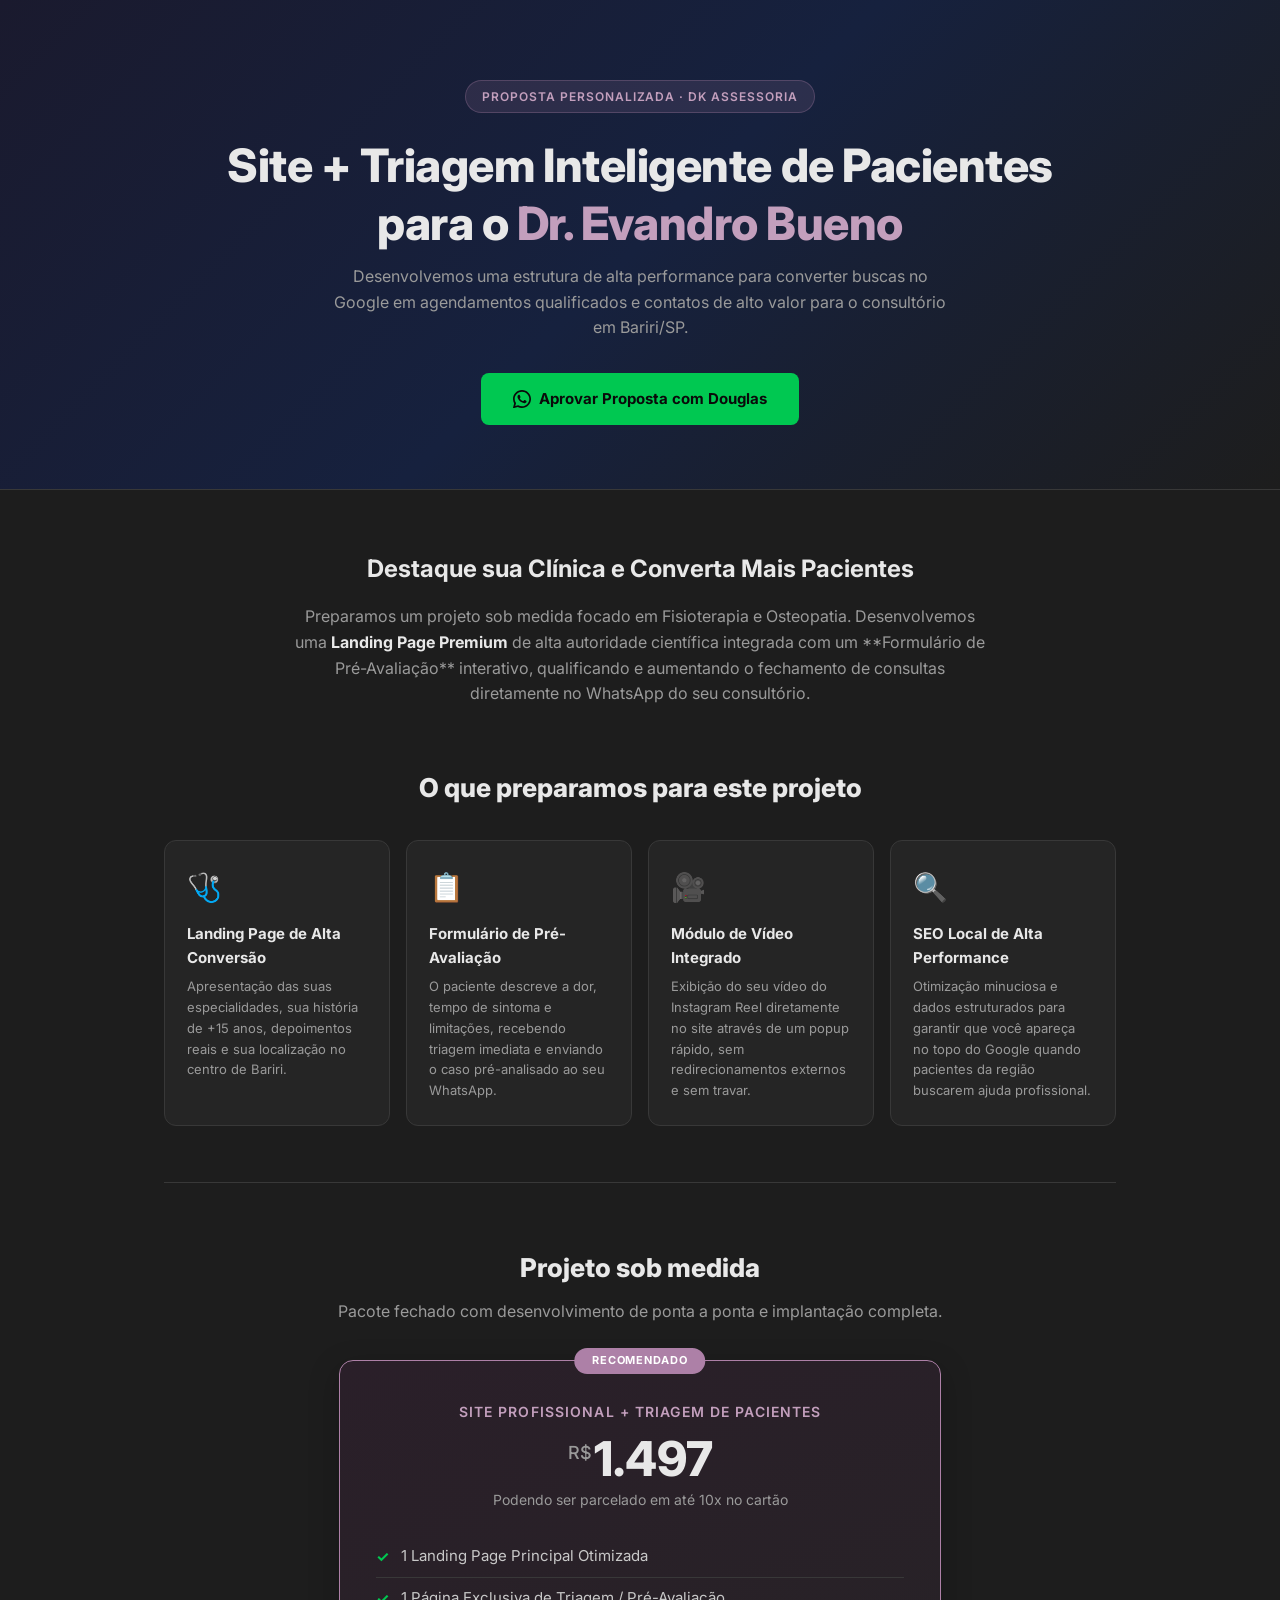
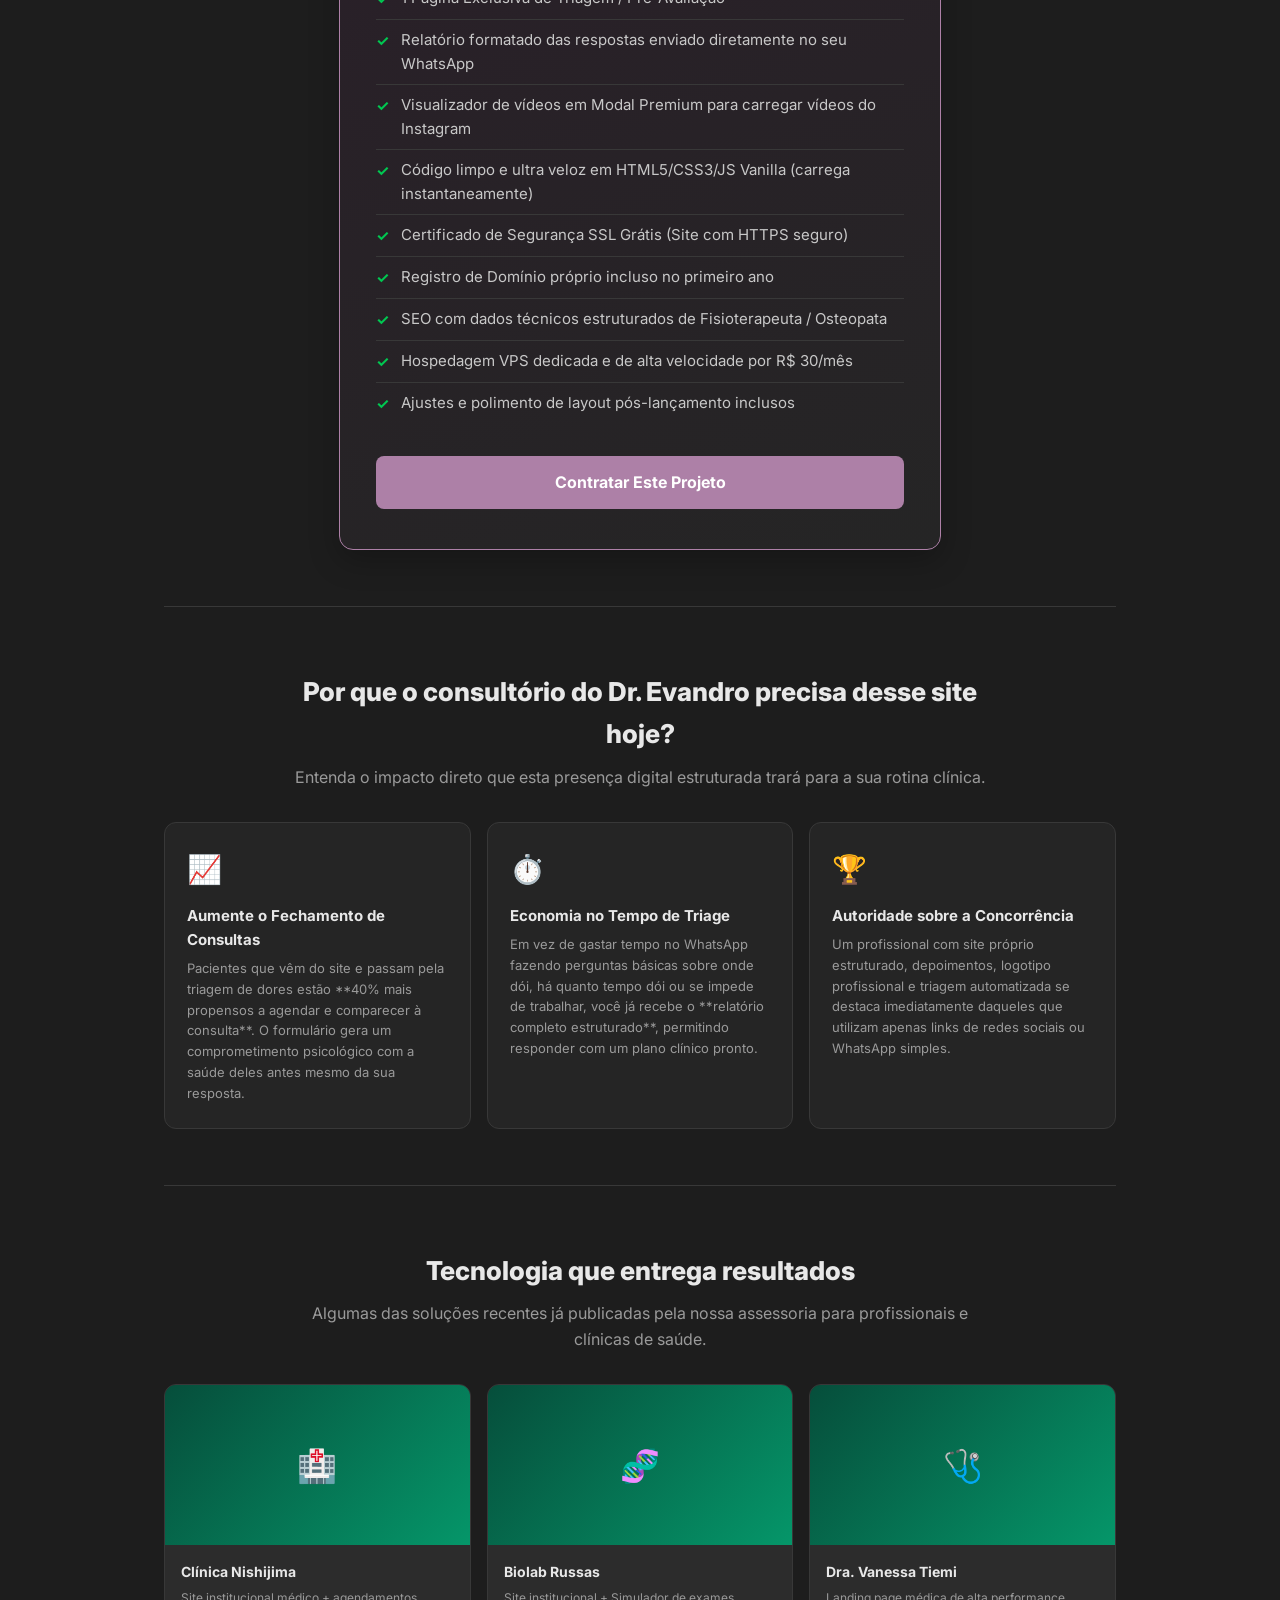
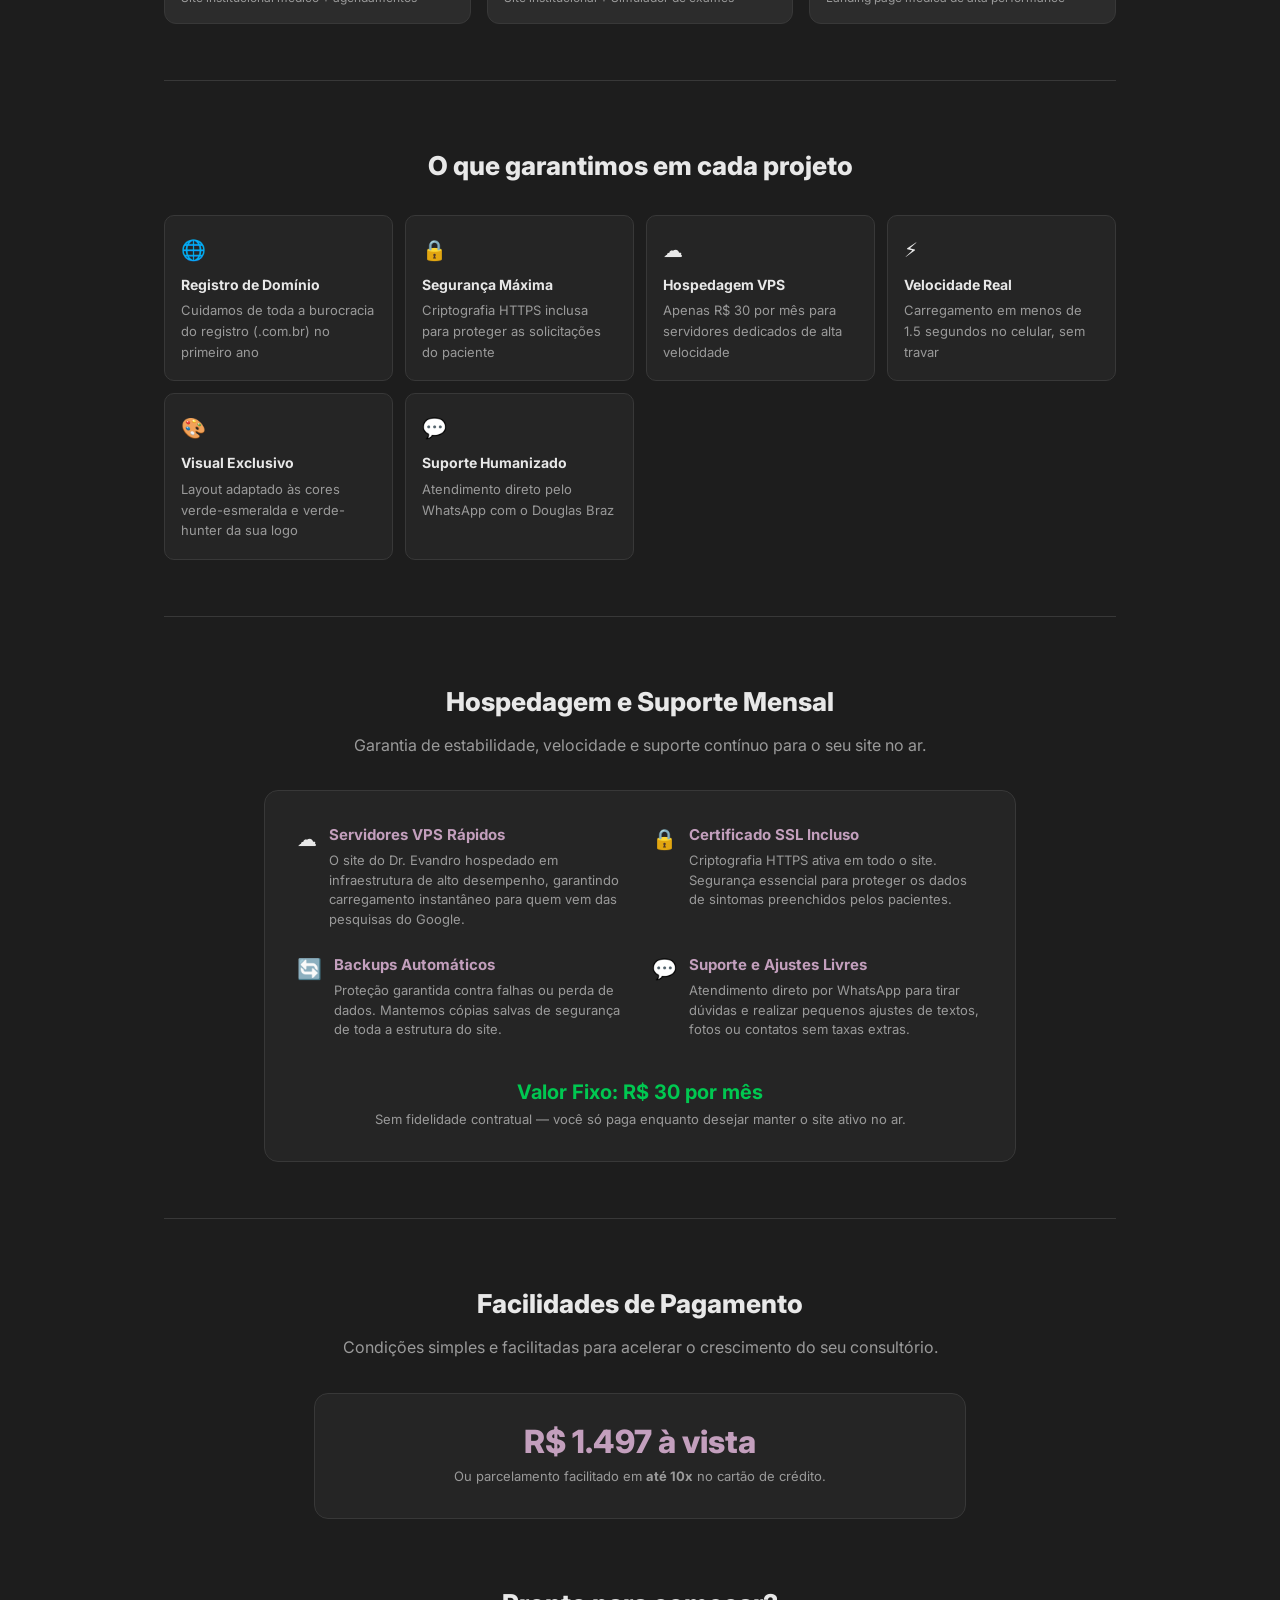
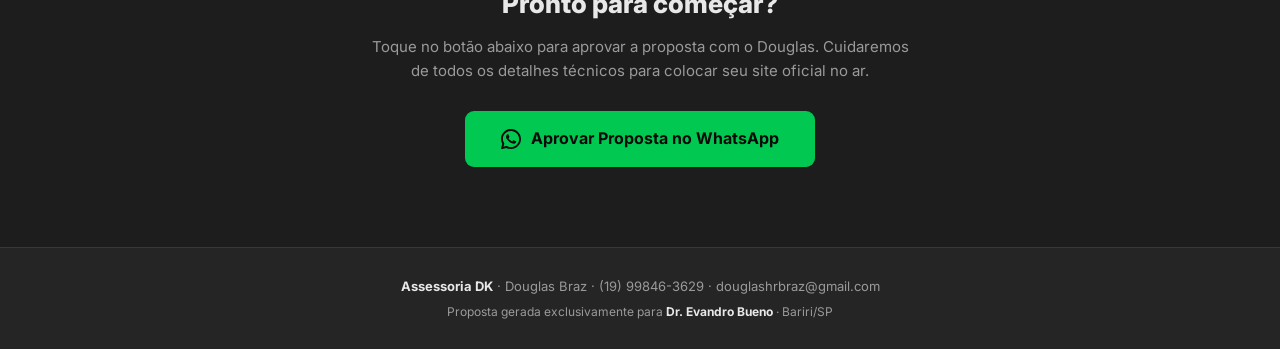
==== src/proposta-personalizada-evandro-fisioterapia.html @ d086c7a4 "feat: move personalized proposal to src/ and rewrite following Biolab single-plan style" ====
<!DOCTYPE html>
<html lang="pt-BR">
<head>
  <meta charset="UTF-8" />
  <meta name="viewport" content="width=device-width, initial-scale=1.0" />
  <title>Proposta de Site — Dr. Evandro Bueno · DK Assessoria</title>
  <link rel="preconnect" href="https://fonts.googleapis.com" />
  <link rel="preconnect" href="https://fonts.gstatic.com" crossorigin />
  <link href="https://fonts.googleapis.com/css2?family=Inter:wght@400;500;600;700;800&display=swap" rel="stylesheet" />
  <style>
    *, *::before, *::after { box-sizing: border-box; margin: 0; padding: 0; }

    :root {
      --bg:        #1D1D1D;
      --bg2:       #252525;
      --bg3:       #2C2C2C;
      --purple:    #AD80A7;
      --purple-lt: #C39FBD;
      --green:     #00C851;
      --text:      #E8E8E8;
      --muted:     #9A9A9A;
      --border:    #383838;
    }

    body {
      font-family: 'Inter', system-ui, sans-serif;
      background: var(--bg);
      color: var(--text);
      line-height: 1.6;
    }

    /* ── HERO ── */
    .hero {
      background: linear-gradient(135deg, #1a1a2e 0%, #16213e 50%, #1D1D1D 100%);
      border-bottom: 1px solid var(--border);
      padding: 80px 24px 64px;
      text-align: center;
    }

    .hero .badge {
      display: inline-block;
      background: rgba(173, 128, 167, 0.15);
      color: var(--purple-lt);
      border: 1px solid rgba(173, 128, 167, 0.3);
      border-radius: 999px;
      font-size: 12px;
      font-weight: 600;
      letter-spacing: .08em;
      text-transform: uppercase;
      padding: 6px 16px;
      margin-bottom: 24px;
    }

    .hero h1 {
      font-size: clamp(28px, 5vw, 46px);
      font-weight: 800;
      line-height: 1.25;
      margin-bottom: 12px;
      letter-spacing: -0.01em;
    }

    .hero h1 span.empresa {
      color: var(--purple-lt);
    }

    .hero .subtitle {
      font-size: 16px;
      color: var(--muted);
      max-width: 620px;
      margin: 0 auto 32px;
    }

    .hero .cta-hero {
      display: inline-flex;
      align-items: center;
      gap: 8px;
      background: var(--green);
      color: #0a0a0a;
      font-weight: 700;
      font-size: 15px;
      text-decoration: none;
      padding: 14px 32px;
      border-radius: 8px;
      transition: opacity .2s;
    }
    .hero .cta-hero:hover { opacity: .88; }

    /* ── INTRO ── */
    .intro {
      max-width: 750px;
      margin: 0 auto;
      padding: 60px 24px 0;
      text-align: center;
    }
    .intro h2 {
      font-size: 24px;
      font-weight: 700;
      margin-bottom: 16px;
      color: var(--text);
    }
    .intro p {
      color: var(--muted);
      font-size: 16px;
      margin-bottom: 16px;
    }
    .intro strong { color: var(--text); }

    /* ── SECTION TITLES ── */
    .section-title {
      text-align: center;
      padding: 64px 24px 0;
      max-width: 750px;
      margin: 0 auto;
    }
    .section-title h2 {
      font-size: 26px;
      font-weight: 800;
      margin-bottom: 10px;
    }
    .section-title p { color: var(--muted); font-size: 16px; }

    /* ── PLANOS ── */
    .plans-grid {
      display: grid;
      grid-template-columns: 1fr;
      max-width: 650px;
      margin: 36px auto 0;
      padding: 0 24px;
    }

    .plan {
      background: var(--bg2);
      border: 1px solid var(--border);
      border-radius: 14px;
      padding: 40px 36px;
      position: relative;
      display: flex;
      flex-direction: column;
      border-color: var(--purple);
      background: linear-gradient(160deg, #2a1f29 0%, var(--bg2) 100%);
      box-shadow: 0 10px 30px rgba(0,0,0,0.25);
    }

    .plan .plan-badge {
      position: absolute;
      top: -13px;
      left: 50%;
      transform: translateX(-50%);
      background: var(--purple);
      color: #fff;
      font-size: 11px;
      font-weight: 700;
      letter-spacing: .07em;
      text-transform: uppercase;
      padding: 4px 18px;
      border-radius: 999px;
      white-space: nowrap;
    }

    .plan-name {
      font-size: 14px;
      font-weight: 600;
      text-transform: uppercase;
      letter-spacing: .08em;
      color: var(--purple-lt);
      margin-bottom: 12px;
      text-align: center;
    }

    .plan-price {
      font-size: 48px;
      font-weight: 800;
      line-height: 1;
      margin-bottom: 6px;
      text-align: center;
    }
    .plan-price span { font-size: 18px; font-weight: 500; vertical-align: super; margin-right: 2px; color: var(--muted); }

    .plan-period {
      font-size: 14px;
      color: var(--muted);
      margin-bottom: 24px;
      text-align: center;
    }

    .plan-features {
      list-style: none;
      margin-bottom: 32px;
    }
    .plan-features li {
      display: flex;
      align-items: flex-start;
      gap: 12px;
      font-size: 15px;
      color: #c8c8c8;
      padding: 8px 0;
      border-bottom: 1px solid var(--border);
    }
    .plan-features li:last-child { border-bottom: none; }
    .plan-features li::before {
      content: '✓';
      color: var(--green);
      font-weight: 700;
      flex-shrink: 0;
      margin-top: 1px;
    }

    .plan-cta {
      display: block;
      text-align: center;
      font-weight: 700;
      font-size: 16px;
      text-decoration: none;
      padding: 14px 24px;
      border-radius: 8px;
      transition: opacity .2s;
      background: var(--purple);
      color: #fff;
    }
    .plan-cta:hover { opacity: .88; }

    /* ── WHY ── */
    .why-grid {
      display: grid;
      grid-template-columns: repeat(auto-fit, minmax(220px, 1fr));
      gap: 16px;
      max-width: 1000px;
      margin: 32px auto 0;
      padding: 0 24px;
    }

    .why-card {
      background: var(--bg2);
      border: 1px solid var(--border);
      border-radius: 12px;
      padding: 24px 22px;
    }
    .why-card .icon {
      font-size: 28px;
      margin-bottom: 12px;
    }
    .why-card h3 { font-size: 15px; font-weight: 700; margin-bottom: 6px; }
    .why-card p  { font-size: 13px; color: var(--muted); }

    /* ── PORTFOLIO ── */
    .portfolio-grid {
      display: grid;
      grid-template-columns: repeat(auto-fit, minmax(260px, 1fr));
      gap: 16px;
      max-width: 1000px;
      margin: 32px auto 0;
      padding: 0 24px;
    }
    .portfolio-card {
      background: var(--bg3);
      border: 1px solid var(--border);
      border-radius: 12px;
      overflow: hidden;
    }
    .portfolio-img-placeholder {
      width: 100%;
      height: 160px;
      background: linear-gradient(135deg, #064e3b, #059669);
      display: flex;
      align-items: center;
      justify-content: center;
      font-size: 32px;
    }
    .portfolio-info { padding: 16px; }
    .portfolio-info h4 { font-size: 14px; font-weight: 700; margin-bottom: 4px; }
    .portfolio-info p  { font-size: 12px; color: var(--muted); }

    /* ── EXTRAS ── */
    .extras {
      max-width: 1000px;
      margin: 0 auto;
      padding: 0 24px;
    }
    .extras-grid {
      display: grid;
      grid-template-columns: repeat(auto-fit, minmax(200px, 1fr));
      gap: 12px;
      margin-top: 28px;
    }
    .extra-item {
      background: var(--bg2);
      border: 1px solid var(--border);
      border-radius: 10px;
      padding: 18px 16px;
      font-size: 13px;
    }
    .extra-item .extra-icon { font-size: 20px; margin-bottom: 8px; }
    .extra-item strong { display: block; margin-bottom: 4px; font-size: 14px; }
    .extra-item span { color: var(--muted); }

    /* ── HOSPEDAGEM ── */
    .hosting-box {
      max-width: 800px;
      margin: 32px auto 0;
      padding: 0 24px;
    }
    .hosting-inner {
      background: var(--bg2);
      border: 1px solid var(--border);
      border-radius: 14px;
      padding: 32px;
      display: grid;
      grid-template-columns: 1fr 1fr;
      gap: 24px;
    }
    @media (max-width: 600px) { .hosting-inner { grid-template-columns: 1fr; } }
    .hosting-item {
      display: flex;
      gap: 12px;
      align-items: flex-start;
    }
    .hosting-item .h-icon {
      font-size: 20px;
      flex-shrink: 0;
    }
    .hosting-item h4 {
      font-size: 15px;
      font-weight: 700;
      color: var(--purple-lt);
      margin-bottom: 4px;
    }
    .hosting-item p {
      font-size: 13px;
      color: var(--muted);
      line-height: 1.5;
    }

    /* ── PAGAMENTO ── */
    .payment-box {
      max-width: 700px;
      margin: 32px auto 0;
      padding: 0 24px;
    }
    .payment-inner {
      background: var(--bg2);
      border: 1px solid var(--border);
      border-radius: 14px;
      padding: 32px;
      display: grid;
      grid-template-columns: 1fr 1fr;
      gap: 24px;
      text-align: center;
    }
    @media (max-width: 500px) { .payment-inner { grid-template-columns: 1fr; } }
    .payment-step { text-align: center; }
    .payment-step .pct {
      font-size: 42px;
      font-weight: 800;
      color: var(--purple-lt);
      line-height: 1;
    }
    .payment-step p { font-size: 13px; color: var(--muted); margin-top: 6px; }

    /* ── CTA FINAL ── */
    .cta-final {
      text-align: center;
      padding: 64px 24px 80px;
      max-width: 600px;
      margin: 0 auto;
    }
    .cta-final h2 {
      font-size: 26px;
      font-weight: 800;
      margin-bottom: 10px;
    }
    .cta-final p { color: var(--muted); font-size: 15px; margin-bottom: 28px; }
    .cta-final .btn-main {
      display: inline-flex;
      align-items: center;
      gap: 10px;
      background: var(--green);
      color: #0a0a0a;
      font-weight: 700;
      font-size: 16px;
      text-decoration: none;
      padding: 15px 36px;
      border-radius: 9px;
      transition: opacity .2s;
    }
    .cta-final .btn-main:hover { opacity: .88; }

    /* ── FOOTER ── */
    footer {
      background: var(--bg2);
      border-top: 1px solid var(--border);
      padding: 28px 24px;
      text-align: center;
      font-size: 13px;
      color: var(--muted);
    }
    footer strong { color: var(--text); }

    /* Divider */
    .divider { max-width: 1000px; margin: 56px auto 0; padding: 0 24px; }
    .divider hr { border: none; border-top: 1px solid var(--border); }
  </style>
</head>
<body>

  <!-- HERO -->
  <section class="hero">
    <div class="badge">Proposta Personalizada · DK Assessoria</div>
    <h1>Site + Triagem Inteligente de Pacientes<br>para o <span class="empresa">Dr. Evandro Bueno</span></h1>
    <p class="subtitle">Desenvolvemos uma estrutura de alta performance para converter buscas no Google em agendamentos qualificados e contatos de alto valor para o consultório em Bariri/SP.</p>
    <a href="https://wa.me/5519998463629?text=Ola%20Douglas%2C%20gostei%20da%20proposta%20do%20Dr.%20Evandro%20Bueno%20e%20quero%20fechar!" class="cta-hero">
      <svg width="18" height="18" fill="currentColor" viewBox="0 0 24 24"><path d="M17.472 14.382c-.297-.149-1.758-.867-2.03-.967-.273-.099-.471-.148-.67.15-.197.297-.767.966-.94 1.164-.173.199-.347.223-.644.075-.297-.15-1.255-.463-2.39-1.475-.883-.788-1.48-1.761-1.653-2.059-.173-.297-.018-.458.13-.606.134-.133.298-.347.446-.52.149-.174.198-.298.298-.497.099-.198.05-.371-.025-.52-.075-.149-.669-1.612-.916-2.207-.242-.579-.487-.5-.669-.51-.173-.008-.371-.01-.57-.01-.198 0-.52.074-.792.372-.272.297-1.04 1.016-1.04 2.479 0 1.462 1.065 2.875 1.213 3.074.149.198 2.096 3.2 5.077 4.487.709.306 1.262.489 1.694.625.712.227 1.36.195 1.871.118.571-.085 1.758-.719 2.006-1.413.248-.694.248-1.289.173-1.413-.074-.124-.272-.198-.57-.347z"/><path d="M12 0C5.373 0 0 5.373 0 12c0 2.127.558 4.126 1.533 5.856L.057 23.215a.75.75 0 0 0 .928.928l5.359-1.476A11.944 11.944 0 0 0 12 24c6.627 0 12-5.373 12-12S18.627 0 12 0zm0 21.75a9.698 9.698 0 0 1-4.951-1.353l-.355-.21-3.682 1.014 1.014-3.682-.21-.355A9.698 9.698 0 0 1 2.25 12C2.25 6.615 6.615 2.25 12 2.25S21.75 6.615 21.75 12 17.385 21.75 12 21.75z"/></svg>
      Aprovar Proposta com Douglas
    </a>
  </section>

  <!-- INTRO -->
  <div class="intro">
    <h2>Destaque sua Clínica e Converta Mais Pacientes</h2>
    <p>Preparamos um projeto sob medida focado em Fisioterapia e Osteopatia. Desenvolvemos uma <strong>Landing Page Premium</strong> de alta autoridade científica integrada com um **Formulário de Pré-Avaliação** interativo, qualificando e aumentando o fechamento de consultas diretamente no WhatsApp do seu consultório.</p>
  </div>

  <!-- WHY CARDS -->
  <div class="section-title" style="padding-top: 44px;">
    <h2>O que preparamos para este projeto</h2>
  </div>
  <div class="why-grid">
    <div class="why-card">
      <div class="icon">🩺</div>
      <h3>Landing Page de Alta Conversão</h3>
      <p>Apresentação das suas especialidades, sua história de +15 anos, depoimentos reais e sua localização no centro de Bariri.</p>
    </div>
    <div class="why-card">
      <div class="icon">📋</div>
      <h3>Formulário de Pré-Avaliação</h3>
      <p>O paciente descreve a dor, tempo de sintoma e limitações, recebendo triagem imediata e enviando o caso pré-analisado ao seu WhatsApp.</p>
    </div>
    <div class="why-card">
      <div class="icon">🎥</div>
      <h3>Módulo de Vídeo Integrado</h3>
      <p>Exibição do seu vídeo do Instagram Reel diretamente no site através de um popup rápido, sem redirecionamentos externos e sem travar.</p>
    </div>
    <div class="why-card">
      <div class="icon">🔍</div>
      <h3>SEO Local de Alta Performance</h3>
      <p>Otimização minuciosa e dados estruturados para garantir que você apareça no topo do Google quando pacientes da região buscarem ajuda profissional.</p>
    </div>
  </div>

  <div class="divider"><hr/></div>

  <!-- PLANOS -->
  <div class="section-title">
    <h2>Projeto sob medida</h2>
    <p>Pacote fechado com desenvolvimento de ponta a ponta e implantação completa.</p>
  </div>

  <div class="plans-grid">
    <div class="plan">
      <div class="plan-badge">Recomendado</div>
      <div class="plan-name">Site Profissional + Triagem de Pacientes</div>
      <div class="plan-price"><span>R$</span>1.497</div>
      <div class="plan-period">Podendo ser parcelado em até 10x no cartão</div>
      <ul class="plan-features">
        <li>1 Landing Page Principal Otimizada</li>
        <li>1 Página Exclusiva de Triagem / Pré-Avaliação</li>
        <li>Relatório formatado das respostas enviado diretamente no seu WhatsApp</li>
        <li>Visualizador de vídeos em Modal Premium para carregar vídeos do Instagram</li>
        <li>Código limpo e ultra veloz em HTML5/CSS3/JS Vanilla (carrega instantaneamente)</li>
        <li>Certificado de Segurança SSL Grátis (Site com HTTPS seguro)</li>
        <li>Registro de Domínio próprio incluso no primeiro ano</li>
        <li>SEO com dados técnicos estruturados de Fisioterapeuta / Osteopata</li>
        <li>Hospedagem VPS dedicada e de alta velocidade por R$ 30/mês</li>
        <li>Ajustes e polimento de layout pós-lançamento inclusos</li>
      </ul>
      <a href="https://wa.me/5519998463629?text=Ola%20Douglas%2C%20quero%20contratar%20o%20projeto%20do%20Dr.%20Evandro%20Bueno%20por%20R%241497!" class="plan-cta">Contratar Este Projeto</a>
    </div>
  </div>

  <div class="divider"><hr/></div>

  <!-- POR QUE UM SITE HOJE & NECESSIDADE -->
  <div class="section-title">
    <h2>Por que o consultório do Dr. Evandro precisa desse site hoje?</h2>
    <p>Entenda o impacto direto que esta presença digital estruturada trará para a sua rotina clínica.</p>
  </div>
  
  <div class="why-grid" style="grid-template-columns: repeat(auto-fit, minmax(280px, 1fr));">
    <div class="why-card">
      <div class="icon">📈</div>
      <h3>Aumente o Fechamento de Consultas</h3>
      <p>Pacientes que vêm do site e passam pela triagem de dores estão **40% mais propensos a agendar e comparecer à consulta**. O formulário gera um comprometimento psicológico com a saúde deles antes mesmo da sua resposta.</p>
    </div>
    <div class="why-card">
      <div class="icon">⏱️</div>
      <h3>Economia no Tempo de Triage</h3>
      <p>Em vez de gastar tempo no WhatsApp fazendo perguntas básicas sobre onde dói, há quanto tempo dói ou se impede de trabalhar, você já recebe o **relatório completo estruturado**, permitindo responder com um plano clínico pronto.</p>
    </div>
    <div class="why-card">
      <div class="icon">🏆</div>
      <h3>Autoridade sobre a Concorrência</h3>
      <p>Um profissional com site próprio estruturado, depoimentos, logotipo profissional e triagem automatizada se destaca imediatamente daqueles que utilizam apenas links de redes sociais ou WhatsApp simples.</p>
    </div>
  </div>

  <div class="divider"><hr/></div>

  <!-- PORTFOLIO -->
  <div class="section-title">
    <h2>Tecnologia que entrega resultados</h2>
    <p>Algumas das soluções recentes já publicadas pela nossa assessoria para profissionais e clínicas de saúde.</p>
  </div>

  <div class="portfolio-grid">
    <div class="portfolio-card">
      <div class="portfolio-img-placeholder">🏥</div>
      <div class="portfolio-info">
        <h4>Clínica Nishijima</h4>
        <p>Site institucional médico + agendamentos</p>
      </div>
    </div>
    <div class="portfolio-card">
      <div class="portfolio-img-placeholder">🧬</div>
      <div class="portfolio-info">
        <h4>Biolab Russas</h4>
        <p>Site institucional + Simulador de exames</p>
      </div>
    </div>
    <div class="portfolio-card">
      <div class="portfolio-img-placeholder">🩺</div>
      <div class="portfolio-info">
        <h4>Dra. Vanessa Tiemi</h4>
        <p>Landing page médica de alta performance</p>
      </div>
    </div>
  </div>

  <div class="divider"><hr/></div>

  <!-- EXTRAS -->
  <div class="section-title">
    <h2>O que garantimos em cada projeto</h2>
  </div>
  <div class="extras">
    <div class="extras-grid">
      <div class="extra-item">
        <div class="extra-icon">🌐</div>
        <strong>Registro de Domínio</strong>
        <span>Cuidamos de toda a burocracia do registro (.com.br) no primeiro ano</span>
      </div>
      <div class="extra-item">
        <div class="extra-icon">🔒</div>
        <strong>Segurança Máxima</strong>
        <span>Criptografia HTTPS inclusa para proteger as solicitações do paciente</span>
      </div>
      <div class="extra-item">
        <div class="extra-icon">☁️</div>
        <strong>Hospedagem VPS</strong>
        <span>Apenas R$ 30 por mês para servidores dedicados de alta velocidade</span>
      </div>
      <div class="extra-item">
        <div class="extra-icon">⚡</div>
        <strong>Velocidade Real</strong>
        <span>Carregamento em menos de 1.5 segundos no celular, sem travar</span>
      </div>
      <div class="extra-item">
        <div class="extra-icon">🎨</div>
        <strong>Visual Exclusivo</strong>
        <span>Layout adaptado às cores verde-esmeralda e verde-hunter da sua logo</span>
      </div>
      <div class="extra-item">
        <div class="extra-icon">💬</div>
        <strong>Suporte Humanizado</strong>
        <span>Atendimento direto pelo WhatsApp com o Douglas Braz</span>
      </div>
    </div>
  </div>

  <div class="divider"><hr/></div>

  <!-- HOSPEDAGEM & SUPORTE -->
  <div class="section-title">
    <h2>Hospedagem e Suporte Mensal</h2>
    <p>Garantia de estabilidade, velocidade e suporte contínuo para o seu site no ar.</p>
  </div>
  <div class="hosting-box">
    <div class="hosting-inner">
      <div class="hosting-item">
        <div class="h-icon">☁️</div>
        <div>
          <h4>Servidores VPS Rápidos</h4>
          <p>O site do Dr. Evandro hospedado em infraestrutura de alto desempenho, garantindo carregamento instantâneo para quem vem das pesquisas do Google.</p>
        </div>
      </div>
      <div class="hosting-item">
        <div class="h-icon">🔒</div>
        <div>
          <h4>Certificado SSL Incluso</h4>
          <p>Criptografia HTTPS ativa em todo o site. Segurança essencial para proteger os dados de sintomas preenchidos pelos pacientes.</p>
        </div>
      </div>
      <div class="hosting-item">
        <div class="h-icon">🔄</div>
        <div>
          <h4>Backups Automáticos</h4>
          <p>Proteção garantida contra falhas ou perda de dados. Mantemos cópias salvas de segurança de toda a estrutura do site.</p>
        </div>
      </div>
      <div class="hosting-item">
        <div class="h-icon">💬</div>
        <div>
          <h4>Suporte e Ajustes Livres</h4>
          <p>Atendimento direto por WhatsApp para tirar dúvidas e realizar pequenos ajustes de textos, fotos ou contatos sem taxas extras.</p>
        </div>
      </div>
      <div class="hosting-item" style="grid-column: span 2; text-align: center; justify-content: center; margin-top: 12px;">
        <div style="width: 100%;">
          <h4 style="font-size: 20px; color: var(--green); margin-bottom: 2px;">Valor Fixo: R$ 30 por mês</h4>
          <p style="font-size: 13px;">Sem fidelidade contratual — você só paga enquanto desejar manter o site ativo no ar.</p>
        </div>
      </div>
    </div>
  </div>

  <div class="divider"><hr/></div>

  <!-- PAGAMENTO -->
  <div class="section-title">
    <h2>Facilidades de Pagamento</h2>
    <p>Condições simples e facilitadas para acelerar o crescimento do seu consultório.</p>
  </div>
  <div class="payment-box">
    <div class="payment-inner">
      <div class="payment-step" style="grid-column: span 2;">
        <div class="pct" style="font-size: 32px; margin-bottom: 8px;">R$ 1.497 à vista</div>
        <p>Ou parcelamento facilitado em <strong>até 10x</strong> no cartão de crédito.</p>
      </div>
    </div>
  </div>

  <!-- CTA FINAL -->
  <div class="cta-final">
    <h2>Pronto para começar?</h2>
    <p>Toque no botão abaixo para aprovar a proposta com o Douglas. Cuidaremos de todos os detalhes técnicos para colocar seu site oficial no ar.</p>
    <a href="https://wa.me/5519998463629?text=Ola%20Douglas%2C%20vi%20a%20proposta%20personalizada%20para%20o%20Dr.%20Evandro%20Bueno%20e%20quero%20comecar!" class="btn-main">
      <svg width="20" height="20" fill="currentColor" viewBox="0 0 24 24"><path d="M17.472 14.382c-.297-.149-1.758-.867-2.03-.967-.273-.099-.471-.148-.67.15-.197.297-.767.966-.94 1.164-.173.199-.347.223-.644.075-.297-.15-1.255-.463-2.39-1.475-.883-.788-1.48-1.761-1.653-2.059-.173-.297-.018-.458.13-.606.134-.133.298-.347.446-.52.149-.174.198-.298.298-.497.099-.198.05-.371-.025-.52-.075-.149-.669-1.612-.916-2.207-.242-.579-.487-.5-.669-.51-.173-.008-.371-.01-.57-.01-.198 0-.52.074-.792.372-.272.297-1.04 1.016-1.04 2.479 0 1.462 1.065 2.875 1.213 3.074.149.198 2.096 3.2 5.077 4.487.709.306 1.262.489 1.694.625.712.227 1.36.195 1.871.118.571-.085 1.758-.719 2.006-1.413.248-.694.248-1.289.173-1.413-.074-.124-.272-.198-.57-.347z"/><path d="M12 0C5.373 0 0 5.373 0 12c0 2.127.558 4.126 1.533 5.856L.057 23.215a.75.75 0 0 0 .928.928l5.359-1.476A11.944 11.944 0 0 0 12 24c6.627 0 12-5.373 12-12S18.627 0 12 0zm0 21.75a9.698 9.698 0 0 1-4.951-1.353l-.355-.21-3.682 1.014 1.014-3.682-.21-.355A9.698 9.698 0 0 1 2.25 12C2.25 6.615 6.615 2.25 12 2.25S21.75 6.615 21.75 12 17.385 21.75 12 21.75z"/></svg>
      Aprovar Proposta no WhatsApp
    </a>
  </div>

  <!-- FOOTER -->
  <footer>
    <strong>Assessoria DK</strong> · Douglas Braz · (19) 99846-3629 · douglashrbraz@gmail.com<br/>
    <span style="font-size:12px;margin-top:6px;display:block;">Proposta gerada exclusivamente para <strong>Dr. Evandro Bueno</strong> · Bariri/SP</span>
  </footer>

</body>
</html>
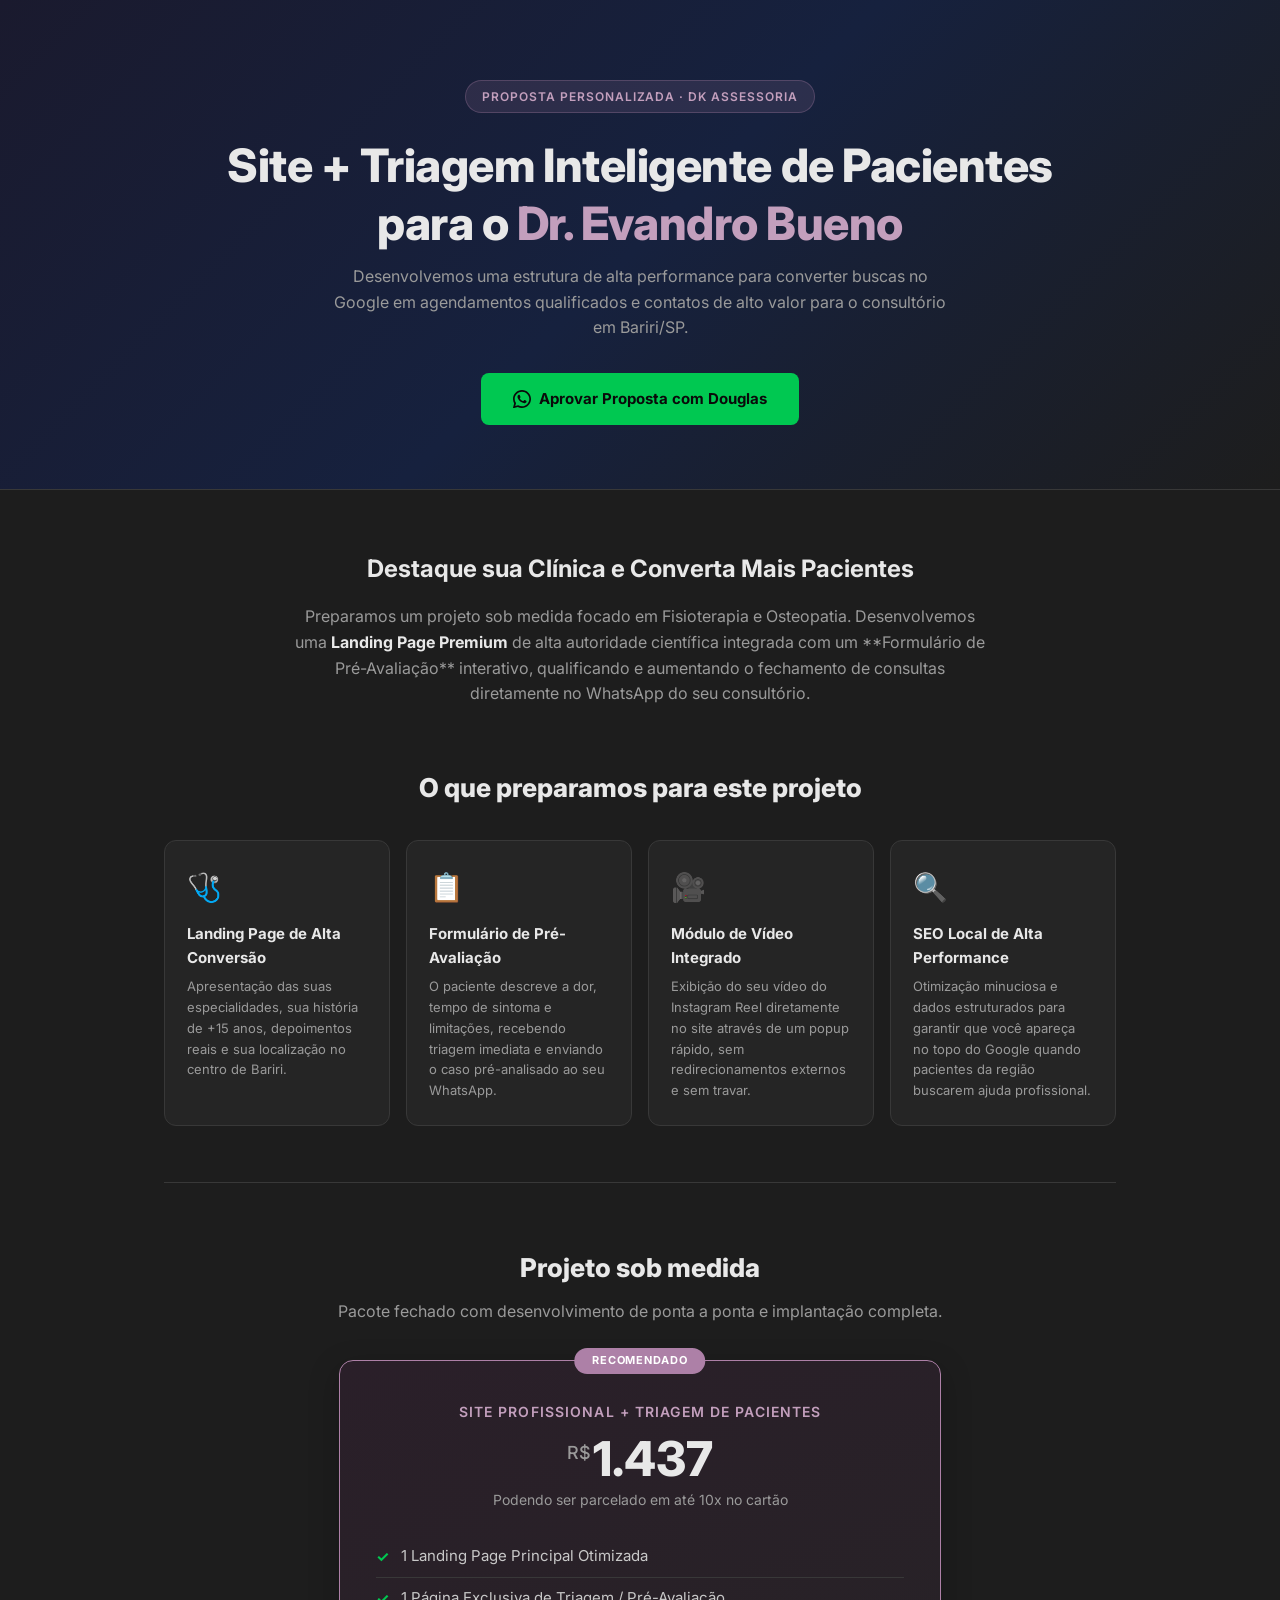
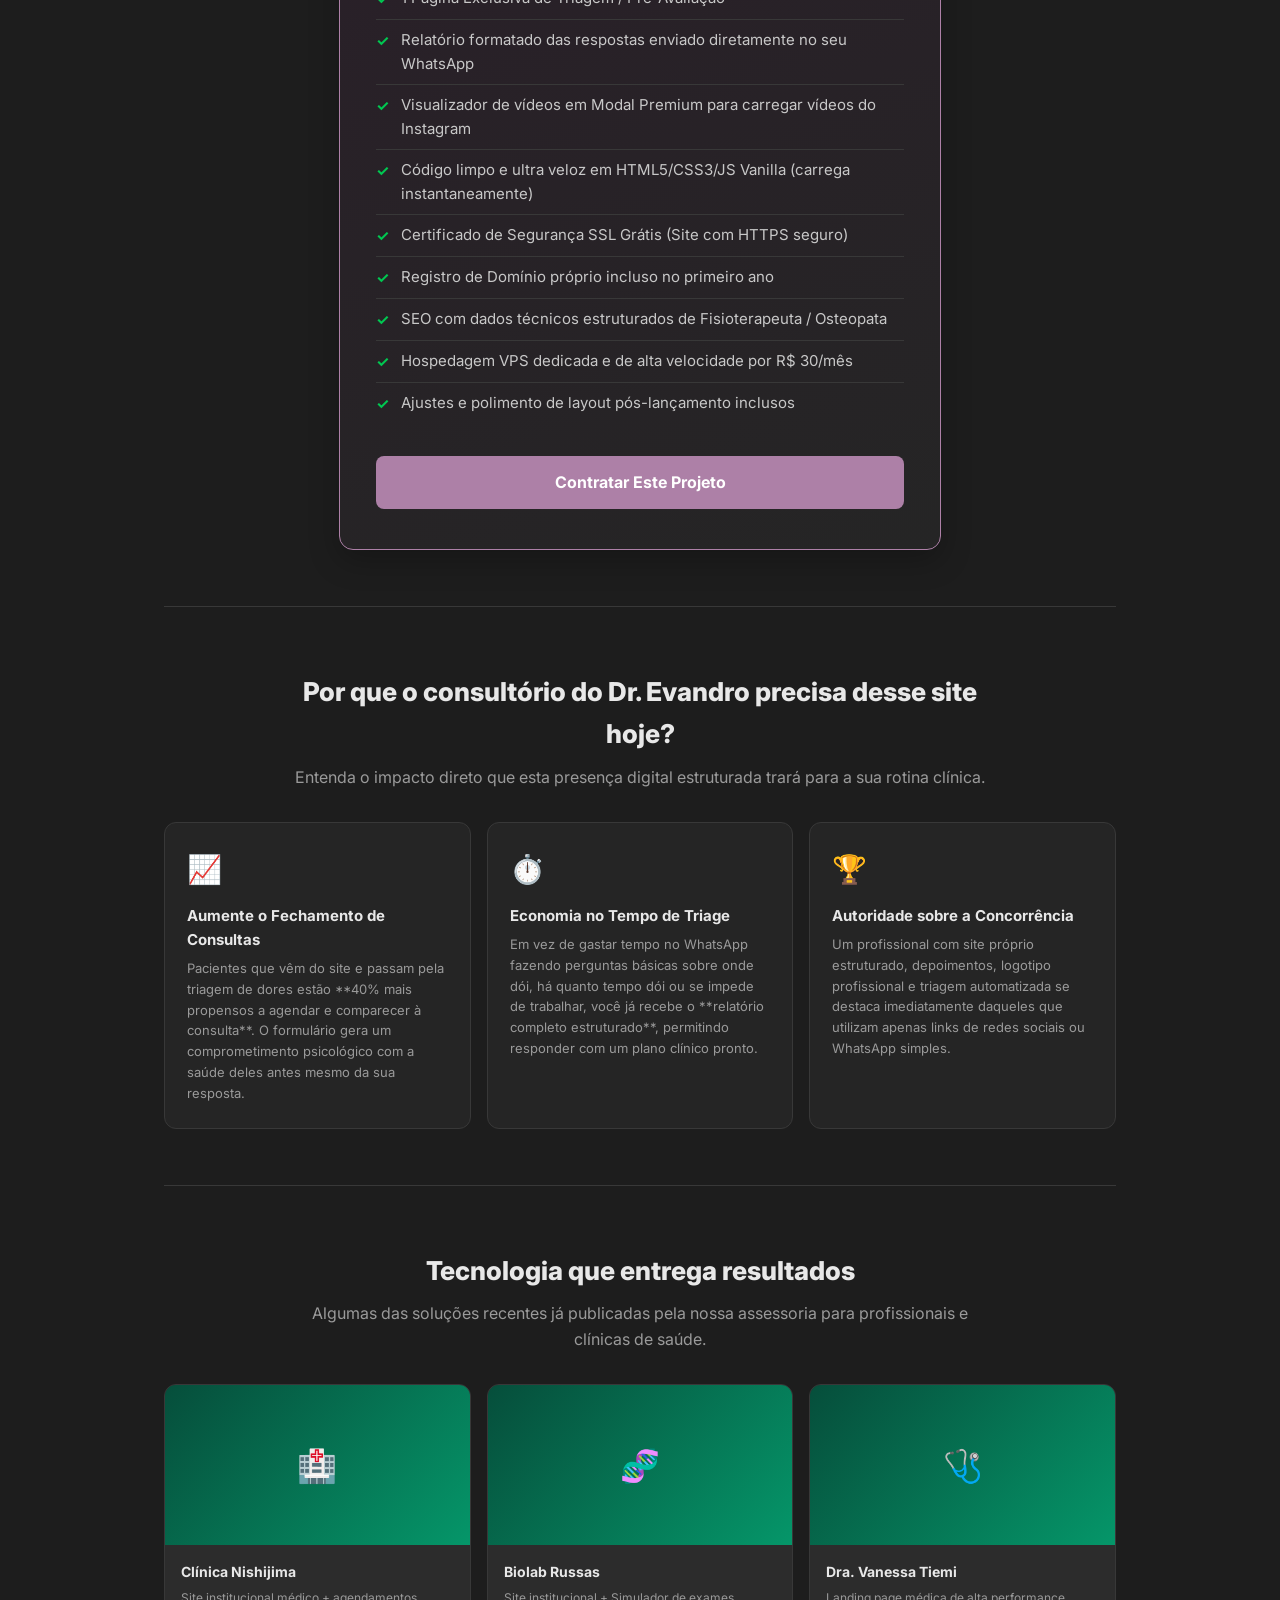
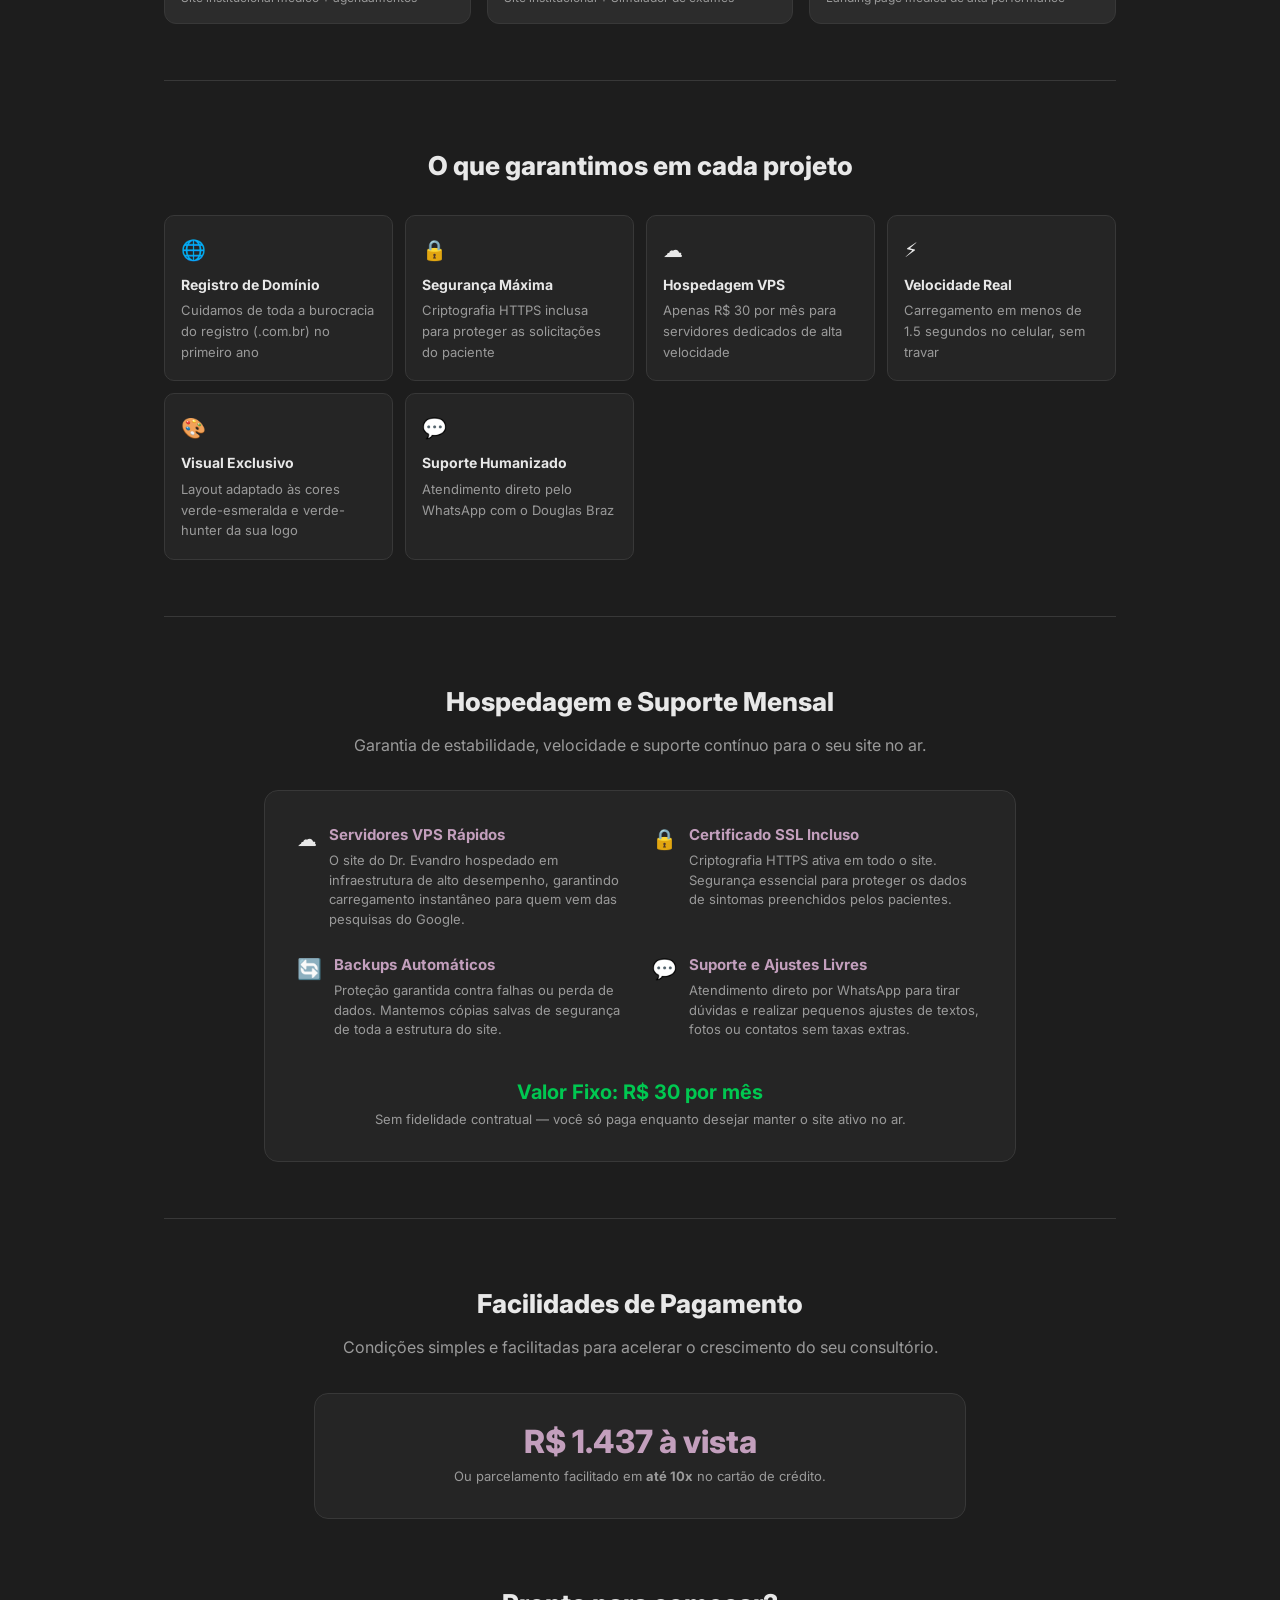
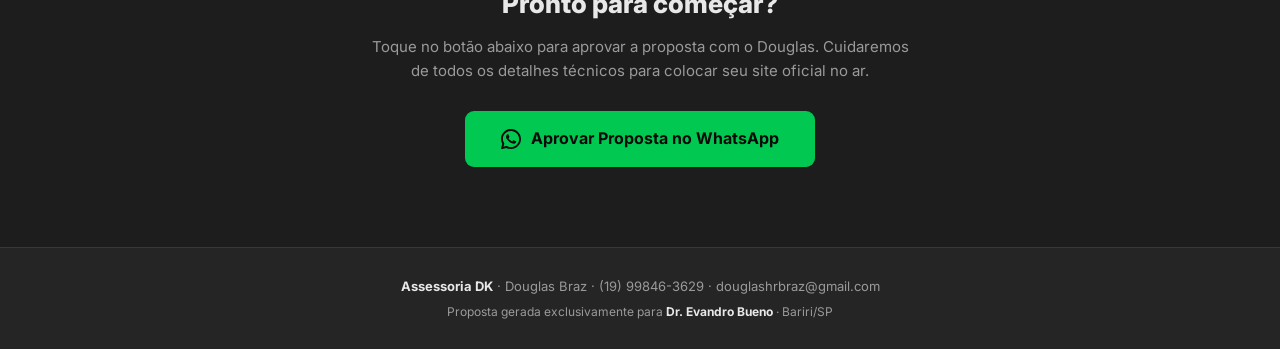
==== commit 7e15c5ff: "style: standardize proposal price to R$ 1.437" ====
--- a/src/proposta-personalizada-evandro-fisioterapia.html
+++ b/src/proposta-personalizada-evandro-fisioterapia.html
@@ -458,7 +458,7 @@
     <div class="plan">
       <div class="plan-badge">Recomendado</div>
       <div class="plan-name">Site Profissional + Triagem de Pacientes</div>
-      <div class="plan-price"><span>R$</span>1.497</div>
+      <div class="plan-price"><span>R$</span>1.437</div>
       <div class="plan-period">Podendo ser parcelado em até 10x no cartão</div>
       <ul class="plan-features">
         <li>1 Landing Page Principal Otimizada</li>
@@ -472,7 +472,7 @@
         <li>Hospedagem VPS dedicada e de alta velocidade por R$ 30/mês</li>
         <li>Ajustes e polimento de layout pós-lançamento inclusos</li>
       </ul>
-      <a href="https://wa.me/5519998463629?text=Ola%20Douglas%2C%20quero%20contratar%20o%20projeto%20do%20Dr.%20Evandro%20Bueno%20por%20R%241497!" class="plan-cta">Contratar Este Projeto</a>
+      <a href="https://wa.me/5519998463629?text=Ola%20Douglas%2C%20quero%20contratar%20o%20projeto%20do%20Dr.%20Evandro%20Bueno%20por%20R%241437!" class="plan-cta">Contratar Este Projeto</a>
     </div>
   </div>
 
@@ -631,7 +631,7 @@
   <div class="payment-box">
     <div class="payment-inner">
       <div class="payment-step" style="grid-column: span 2;">
-        <div class="pct" style="font-size: 32px; margin-bottom: 8px;">R$ 1.497 à vista</div>
+        <div class="pct" style="font-size: 32px; margin-bottom: 8px;">R$ 1.437 à vista</div>
         <p>Ou parcelamento facilitado em <strong>até 10x</strong> no cartão de crédito.</p>
       </div>
     </div>
